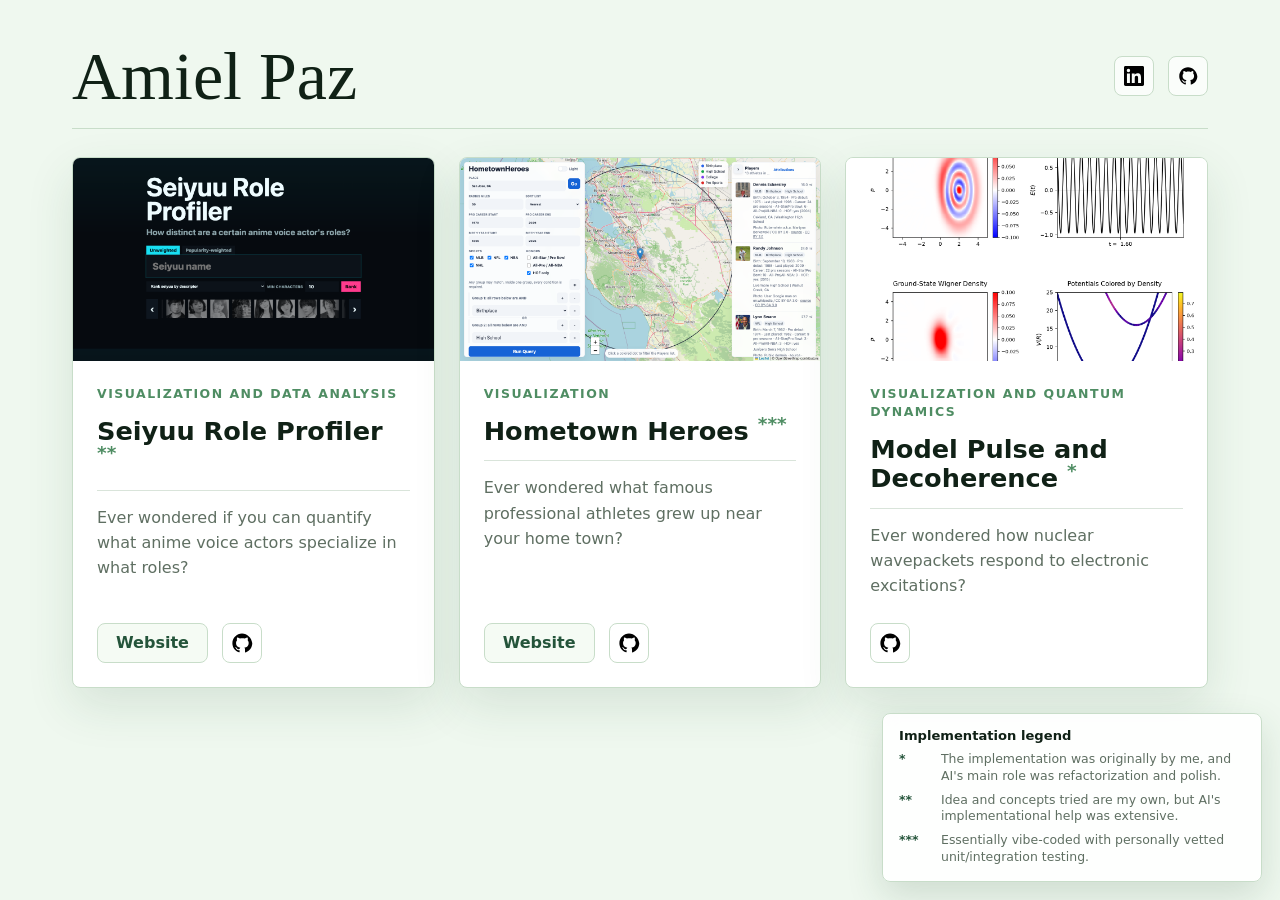
==== index.html @ afdd974c "Add project implementation legend" ====
<!doctype html>
<html lang="en">
<head>
  <meta charset="utf-8">
  <meta name="viewport" content="width=device-width, initial-scale=1">
  <title>Amiel Paz</title>
  <link rel="stylesheet" href="styles-20260720.css">
</head>
<body>
  <main class="portfolio-shell">
    <header class="intro">
      <h1>Amiel Paz</h1>
      <nav class="profile-links" aria-label="Profile links">
        <a href="https://www.linkedin.com/in/amiel-stephen-paz-00090a168" aria-label="LinkedIn">
          <img src="assets/linkedin-mark-20260713.svg" alt="">
        </a>
        <a href="https://github.com/amiel-paz" aria-label="GitHub">
          <img src="assets/github-mark.svg" alt="">
        </a>
      </nav>
    </header>

    <section class="project-grid" aria-label="Projects">
      <article class="project-card">
        <a class="project-image-link" href="projects/seiyuu-role-profiler.html" aria-label="Open Seiyuu Role Profiler project page">
          <img src="assets/projects/seiyuuroleprofiler.png" alt="Screenshot of the Seiyuu Role Profiler web app">
        </a>
        <div class="project-body">
          <div class="project-kicker">Visualization and Data Analysis</div>
          <h2><a href="projects/seiyuu-role-profiler.html">Seiyuu Role Profiler <sup class="credit-mark">**</sup></a></h2>
          <p>Ever wondered if you can quantify what anime voice actors specialize in what roles?</p>
          <nav class="project-actions" aria-label="Seiyuu Role Profiler links">
            <a class="project-website" href="https://seiyuuroleprofiler.onrender.com/">Website</a>
            <a class="project-github" href="https://github.com/amiel-paz/SeiyuuRoleProfiler" aria-label="Open Seiyuu Role Profiler GitHub repository">
              <img src="assets/github-mark.svg" alt="">
            </a>
          </nav>
        </div>
      </article>

      <article class="project-card">
        <a class="project-image-link" href="projects/hometown-heroes.html" aria-label="Open Hometown Heroes project page">
          <img src="assets/projects/hometownheroes-populated.png" alt="Screenshot of the Hometown Heroes web app with Hall of Fame results">
        </a>
        <div class="project-body">
          <div class="project-kicker">Visualization</div>
          <h2><a href="projects/hometown-heroes.html">Hometown Heroes <sup class="credit-mark">***</sup></a></h2>
          <p>Ever wondered what famous professional athletes grew up near your home town?</p>
          <nav class="project-actions" aria-label="Hometown Heroes links">
            <a class="project-website" href="https://hometownheroes.onrender.com/">Website</a>
            <a class="project-github" href="https://github.com/amiel-paz/HometownHeroes" aria-label="Open Hometown Heroes GitHub repository">
              <img src="assets/github-mark.svg" alt="">
            </a>
          </nav>
        </div>
      </article>

      <article class="project-card">
        <a class="project-image-link" href="projects/model-pulse-and-decoherence.html" aria-label="Open Model Pulse and Decoherence project page">
          <img src="assets/projects/modelpulseanddecoherence.png" alt="Simulation frame with Wigner densities, potentials, and a laser field">
        </a>
        <div class="project-body">
          <div class="project-kicker">Visualization and Quantum Dynamics</div>
          <h2><a href="projects/model-pulse-and-decoherence.html">Model Pulse and Decoherence <sup class="credit-mark">*</sup></a></h2>
          <p>Ever wondered how nuclear wavepackets respond to electronic excitations?</p>
          <nav class="project-actions" aria-label="Model Pulse and Decoherence links">
            <a class="project-github" href="https://github.com/amiel-paz/ModelPulseAndDecoherence" aria-label="Open Model Pulse and Decoherence GitHub repository">
              <img src="assets/github-mark.svg" alt="">
            </a>
          </nav>
        </div>
      </article>
    </section>
  </main>
  <aside class="credit-legend" aria-label="Project implementation legend">
    <div class="credit-legend-title">Implementation legend</div>
    <p><span>*</span> The implementation was originally by me, and AI's main role was refactorization and polish.</p>
    <p><span>**</span> Idea and concepts tried are my own, but AI's implementational help was extensive.</p>
    <p><span>***</span> Essentially vibe-coded with personally vetted unit/integration testing.</p>
  </aside>
</body>
</html>
---- styles-20260720.css ----
:root {
  --bg: #eff8ef;
  --panel: #ffffff;
  --panel-soft: #f5fbf4;
  --ink: #102116;
  --muted: #5f6f62;
  --accent: #4f8d63;
  --accent-strong: #24543a;
  --line: #c8ddc9;
  --shadow: 0 18px 48px rgba(35, 82, 50, 0.12);
  --sans: Inter, ui-sans-serif, system-ui, -apple-system, BlinkMacSystemFont, "Segoe UI", sans-serif;
  --serif: "STIX Two Text", "Latin Modern Roman", "Computer Modern Serif", Georgia, "Times New Roman", serif;
}

* {
  box-sizing: border-box;
}

body {
  margin: 0;
  background: var(--bg);
  color: var(--ink);
  font-family: var(--sans);
}

a {
  color: inherit;
}

.portfolio-shell {
  max-width: 1180px;
  margin: 0 auto;
  padding: 42px 22px 190px;
}

.intro {
  display: flex;
  align-items: center;
  justify-content: space-between;
  gap: 18px;
  margin-bottom: 28px;
  padding-bottom: 18px;
  border-bottom: 1px solid var(--line);
}

.intro h1 {
  margin: 0;
  font-family: var(--serif);
  font-size: clamp(2.3rem, 6vw, 4.25rem);
  line-height: 1;
  font-weight: 500;
}

.profile-links,
.project-actions,
.project-page-links {
  display: flex;
  align-items: center;
  gap: 14px;
}

.profile-links a,
.project-github {
  display: inline-flex;
  align-items: center;
  justify-content: center;
  width: 40px;
  height: 40px;
  border: 1px solid var(--line);
  border-radius: 8px;
  background: rgba(255, 255, 255, 0.72);
  color: var(--ink);
  text-decoration: none;
}

.profile-links img,
.project-github img {
  width: 20px;
  height: 20px;
}

.project-grid {
  display: grid;
  grid-template-columns: repeat(3, minmax(0, 1fr));
  gap: 24px;
}

.project-card {
  display: flex;
  flex-direction: column;
  min-width: 0;
  overflow: hidden;
  border: 1px solid var(--line);
  border-radius: 8px;
  background: var(--panel);
  box-shadow: var(--shadow);
}

.project-image-link {
  display: block;
  background: var(--panel-soft);
}

.project-image-link img {
  display: block;
  width: 100%;
  aspect-ratio: 16 / 9;
  object-fit: cover;
}

.project-card .project-github img {
  width: 22px;
  height: 22px;
  aspect-ratio: auto;
  object-fit: contain;
}

.project-body {
  display: flex;
  flex: 1;
  flex-direction: column;
  padding: 24px;
}

.project-kicker {
  margin-bottom: 14px;
  color: var(--accent);
  font-size: 0.78rem;
  font-weight: 800;
  letter-spacing: 0.12em;
  line-height: 1.45;
  text-transform: uppercase;
}

.project-body h2 {
  margin: 0 0 14px;
  padding-bottom: 14px;
  border-bottom: 1px solid #d9e4da;
  font-size: clamp(1.35rem, 2vw, 1.75rem);
  line-height: 1.15;
  font-weight: 800;
}

.project-body h2 a {
  text-decoration: none;
}

.credit-mark {
  color: var(--accent);
  font-size: 0.72em;
  font-weight: 800;
  line-height: 0;
}

.project-body p {
  margin: 0;
  color: var(--muted);
  font-size: 1rem;
  line-height: 1.58;
}

.credit-legend {
  position: fixed;
  right: 18px;
  bottom: 18px;
  z-index: 20;
  width: min(380px, calc(100vw - 36px));
  padding: 14px 16px 15px;
  border: 1px solid var(--line);
  border-radius: 8px;
  background: rgba(255, 255, 255, 0.92);
  box-shadow: 0 14px 36px rgba(35, 82, 50, 0.16);
  color: var(--muted);
  backdrop-filter: blur(8px);
}

.credit-legend-title {
  margin-bottom: 8px;
  color: var(--ink);
  font-size: 0.82rem;
  font-weight: 800;
}

.credit-legend p {
  display: grid;
  grid-template-columns: 34px 1fr;
  gap: 8px;
  margin: 0;
  font-size: 0.78rem;
  line-height: 1.35;
}

.credit-legend p + p {
  margin-top: 7px;
}

.credit-legend span {
  color: var(--accent-strong);
  font-weight: 800;
}

.project-actions {
  margin-top: auto;
  padding-top: 24px;
}

.project-website {
  display: inline-flex;
  align-items: center;
  min-height: 40px;
  padding: 0 18px;
  border: 1px solid var(--line);
  border-radius: 8px;
  background: var(--panel-soft);
  color: var(--accent-strong);
  font-weight: 800;
  text-decoration: none;
}

.project-page {
  max-width: 980px;
  margin: 0 auto;
  padding: 32px 22px 72px;
}

.back-link {
  display: inline-flex;
  margin-bottom: 18px;
  color: var(--accent-strong);
  font-size: 0.95rem;
  font-weight: 800;
  text-decoration: none;
}

.project-header {
  padding-bottom: 16px;
  border-bottom: 1px solid var(--line);
  margin-bottom: 22px;
}

.project-header h1 {
  margin: 0;
  font-family: var(--serif);
  font-size: clamp(2.35rem, 6vw, 4.6rem);
  line-height: 1.02;
  font-weight: 500;
}

.project-hero-image {
  display: block;
  width: 100%;
  max-height: 620px;
  border: 1px solid var(--line);
  border-radius: 8px;
  margin-bottom: 18px;
  object-fit: cover;
  box-shadow: var(--shadow);
}

.project-animation-grid {
  display: grid;
  grid-template-columns: repeat(2, minmax(0, 1fr));
  gap: 18px;
  margin-bottom: 18px;
}

.project-animation-panel {
  margin: 0;
}

.project-animation-panel img {
  display: block;
  width: 100%;
  aspect-ratio: 860 / 729;
  border: 1px solid var(--line);
  border-radius: 8px;
  object-fit: cover;
  background: var(--panel);
  box-shadow: var(--shadow);
}

.project-animation-panel figcaption {
  margin-top: 8px;
  color: var(--muted);
  font-size: 0.86rem;
  font-weight: 800;
}

.project-page-links {
  margin-bottom: 34px;
}

.project-section {
  border-top: 1px solid var(--line);
  padding-top: 24px;
  margin-top: 28px;
}

.project-section h2 {
  margin: 0 0 12px;
  font-family: var(--serif);
  font-size: clamp(1.55rem, 3vw, 2.2rem);
  line-height: 1.1;
  font-weight: 500;
}

.project-section p {
  max-width: 88ch;
  margin: 0 0 16px;
  color: var(--muted);
  font-size: 1rem;
  line-height: 1.75;
}

@media (max-width: 920px) {
  .project-grid {
    grid-template-columns: repeat(2, minmax(0, 1fr));
  }
}

@media (max-width: 700px) {
  .portfolio-shell {
    padding: 20px 14px 210px;
  }

  .intro {
    align-items: flex-start;
    flex-direction: column;
  }

  .intro h1 {
    font-size: 2.1rem;
  }

  .project-grid,
  .project-animation-grid {
    grid-template-columns: 1fr;
    gap: 14px;
  }

  .project-image-link img {
    aspect-ratio: 16 / 7;
  }

  .project-body {
    padding: 14px;
  }

  .project-page {
    padding: 20px 14px 44px;
  }

  .project-header h1 {
    font-size: 2.25rem;
  }

  .credit-legend {
    right: 10px;
    bottom: 10px;
    width: calc(100vw - 20px);
    padding: 12px 13px;
  }

  .credit-legend p {
    grid-template-columns: 32px 1fr;
    font-size: 0.74rem;
  }
}
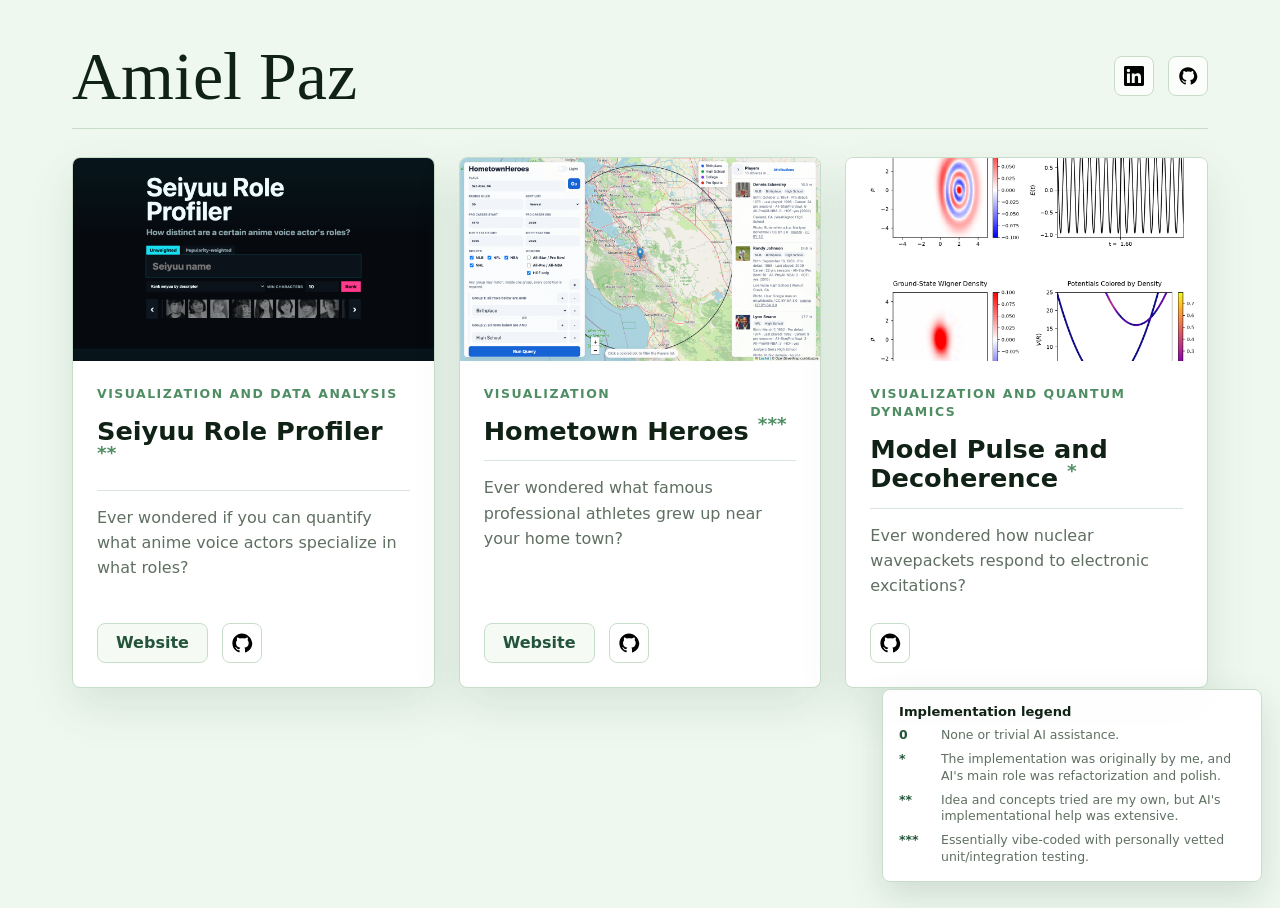
==== commit 67662893: "Add zero AI assistance legend level" ====
--- a/index.html
+++ b/index.html
@@ -74,6 +74,7 @@
   </main>
   <aside class="credit-legend" aria-label="Project implementation legend">
     <div class="credit-legend-title">Implementation legend</div>
+    <p><span>0</span> None or trivial AI assistance.</p>
     <p><span>*</span> The implementation was originally by me, and AI's main role was refactorization and polish.</p>
     <p><span>**</span> Idea and concepts tried are my own, but AI's implementational help was extensive.</p>
     <p><span>***</span> Essentially vibe-coded with personally vetted unit/integration testing.</p>
--- a/styles-20260720.css
+++ b/styles-20260720.css
@@ -30,7 +30,7 @@
 .portfolio-shell {
   max-width: 1180px;
   margin: 0 auto;
-  padding: 42px 22px 190px;
+  padding: 42px 22px 220px;
 }
 
 .intro {
@@ -320,7 +320,7 @@
 
 @media (max-width: 700px) {
   .portfolio-shell {
-    padding: 20px 14px 210px;
+    padding: 20px 14px 240px;
   }
 
   .intro {
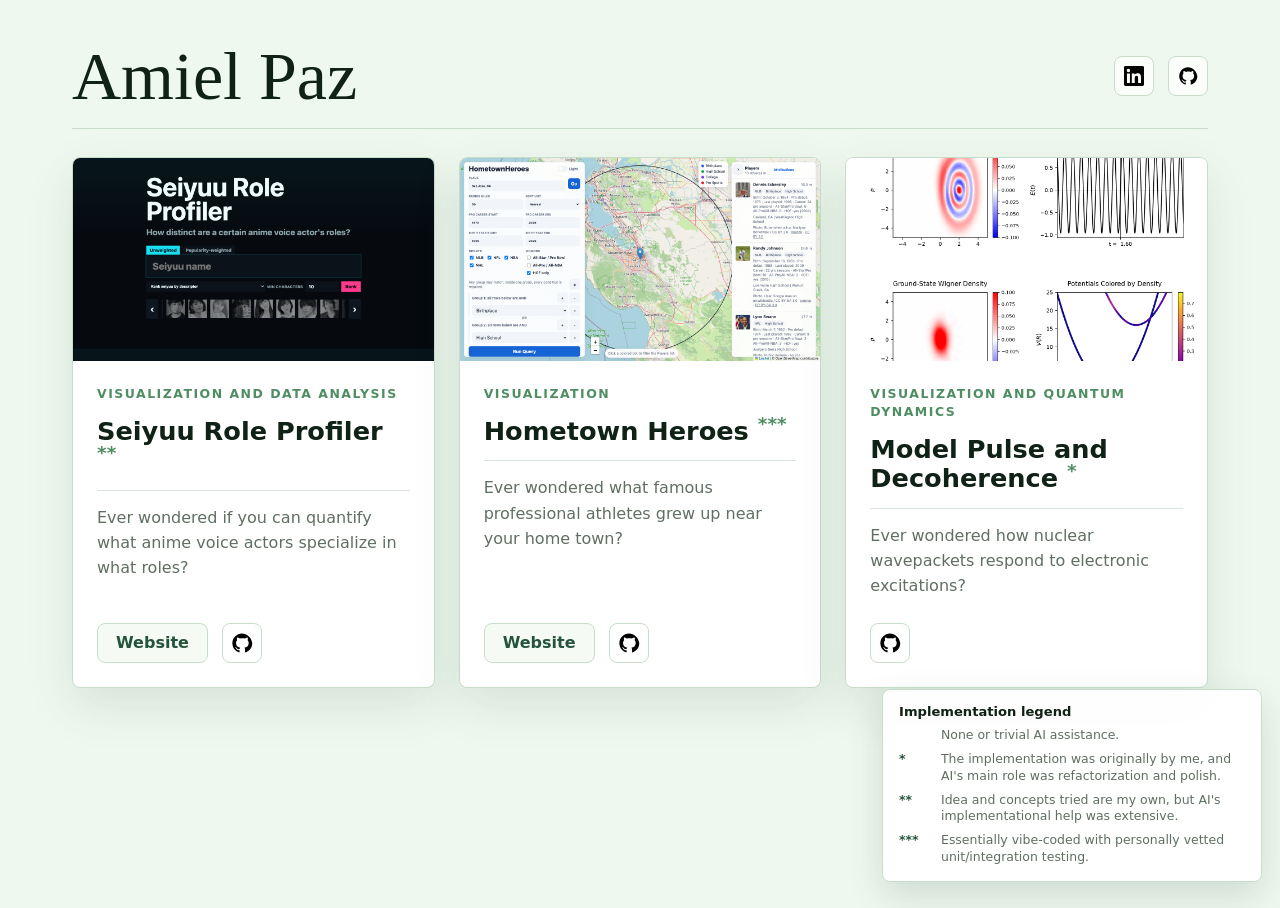
==== commit edf1cf52: "Use blank no-assistance legend marker" ====
--- a/index.html
+++ b/index.html
@@ -74,7 +74,7 @@
   </main>
   <aside class="credit-legend" aria-label="Project implementation legend">
     <div class="credit-legend-title">Implementation legend</div>
-    <p><span>0</span> None or trivial AI assistance.</p>
+    <p><span aria-hidden="true">&nbsp;</span> None or trivial AI assistance.</p>
     <p><span>*</span> The implementation was originally by me, and AI's main role was refactorization and polish.</p>
     <p><span>**</span> Idea and concepts tried are my own, but AI's implementational help was extensive.</p>
     <p><span>***</span> Essentially vibe-coded with personally vetted unit/integration testing.</p>
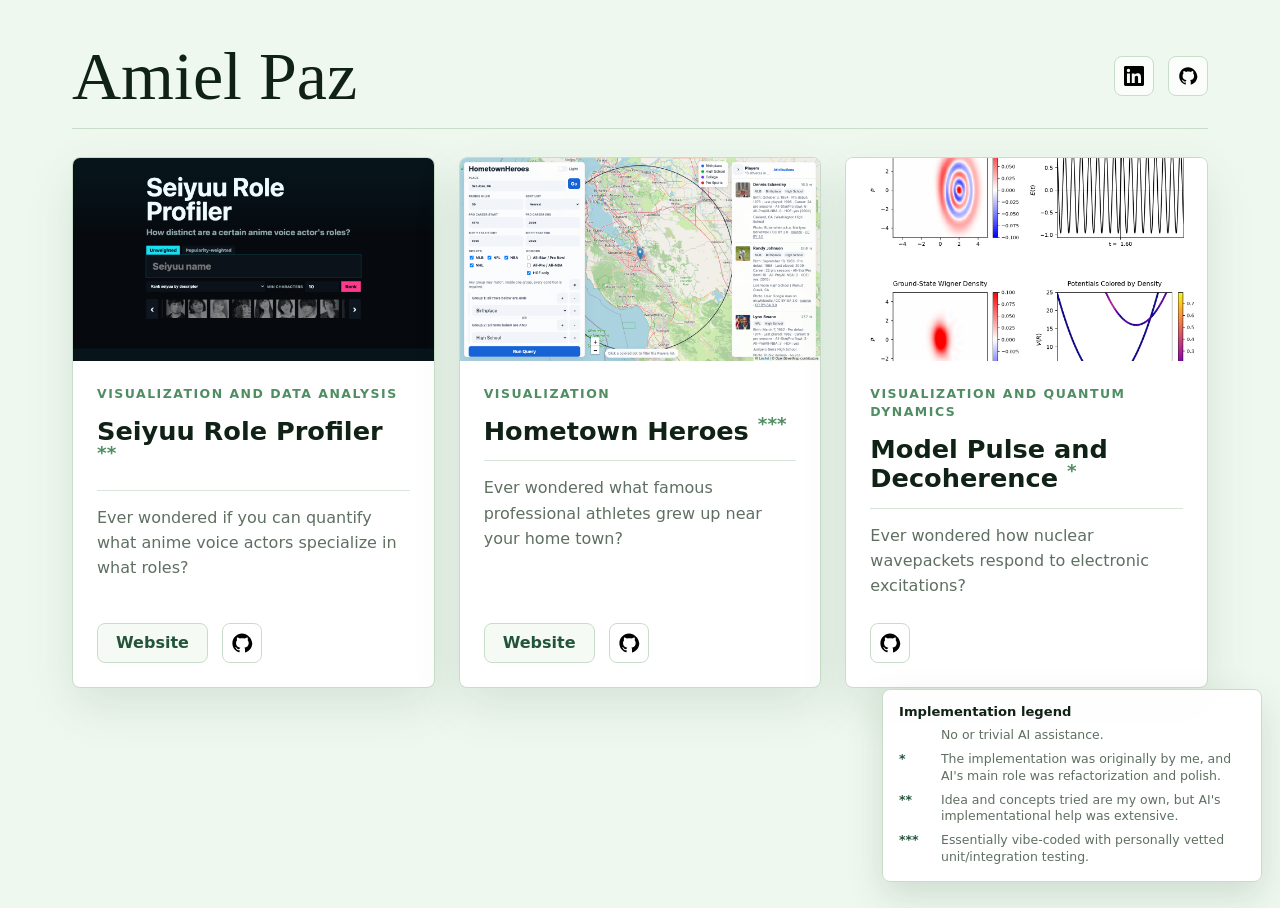
==== commit 77f59a03: "Adjust no-assistance legend wording" ====
--- a/index.html
+++ b/index.html
@@ -74,7 +74,7 @@
   </main>
   <aside class="credit-legend" aria-label="Project implementation legend">
     <div class="credit-legend-title">Implementation legend</div>
-    <p><span aria-hidden="true">&nbsp;</span> None or trivial AI assistance.</p>
+    <p><span aria-hidden="true">&nbsp;</span> No or trivial AI assistance.</p>
     <p><span>*</span> The implementation was originally by me, and AI's main role was refactorization and polish.</p>
     <p><span>**</span> Idea and concepts tried are my own, but AI's implementational help was extensive.</p>
     <p><span>***</span> Essentially vibe-coded with personally vetted unit/integration testing.</p>
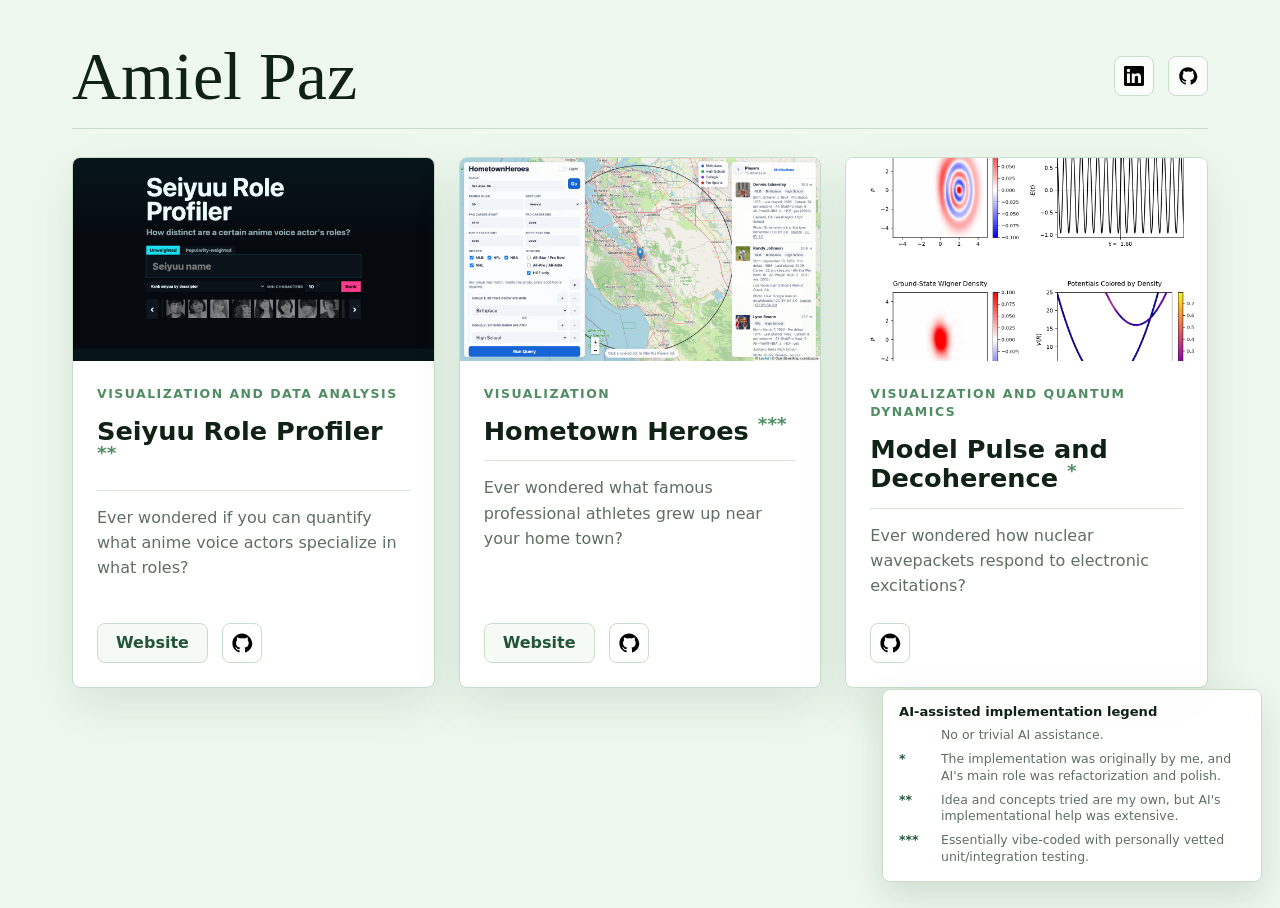
==== commit 68fbfe90: "Rename AI assistance legend" ====
--- a/index.html
+++ b/index.html
@@ -73,7 +73,7 @@
     </section>
   </main>
   <aside class="credit-legend" aria-label="Project implementation legend">
-    <div class="credit-legend-title">Implementation legend</div>
+    <div class="credit-legend-title">AI-assisted implementation legend</div>
     <p><span aria-hidden="true">&nbsp;</span> No or trivial AI assistance.</p>
     <p><span>*</span> The implementation was originally by me, and AI's main role was refactorization and polish.</p>
     <p><span>**</span> Idea and concepts tried are my own, but AI's implementational help was extensive.</p>
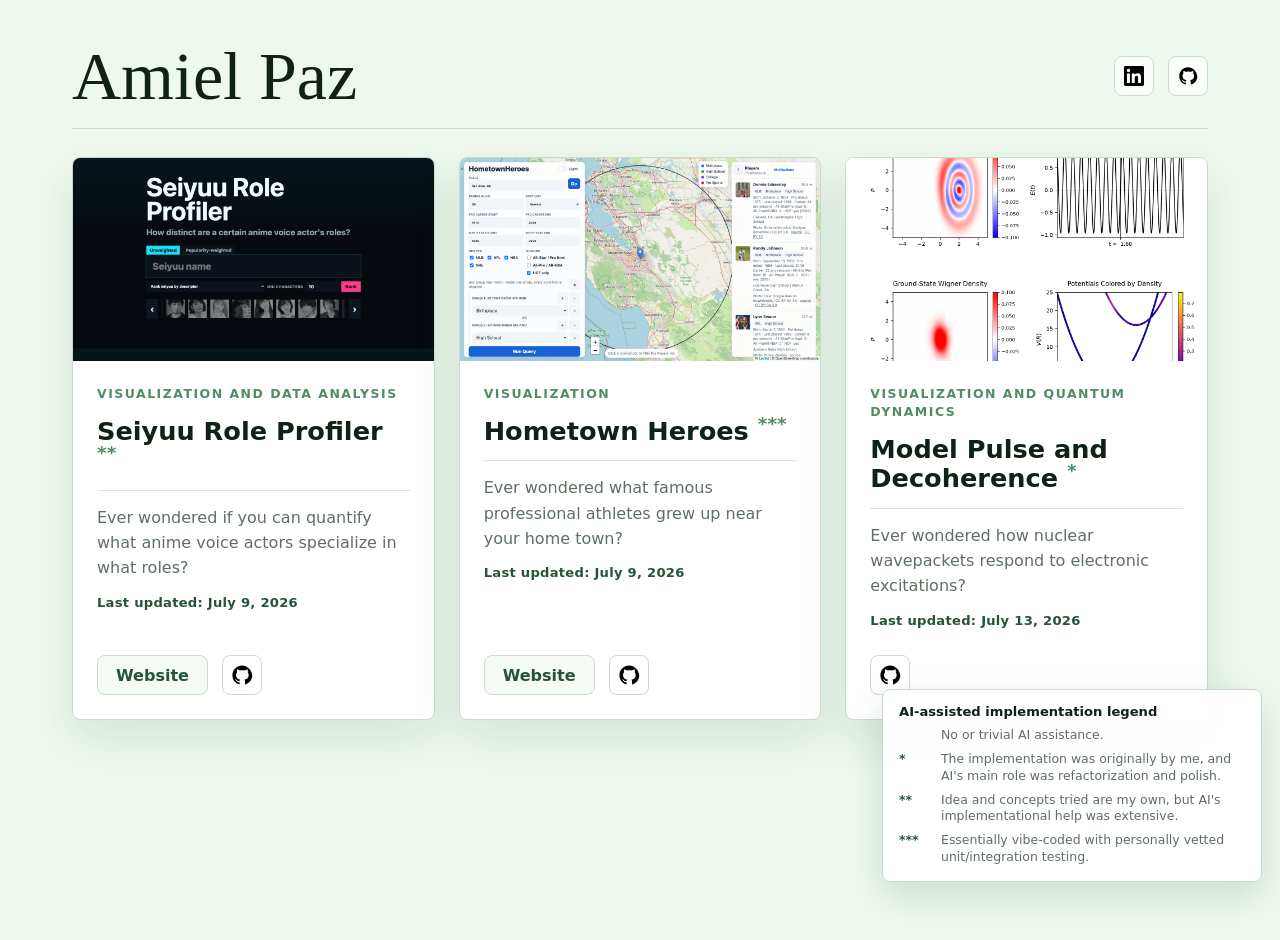
==== commit b882a025: "Add card last updated dates" ====
--- a/index.html
+++ b/index.html
@@ -4,7 +4,7 @@
   <meta charset="utf-8">
   <meta name="viewport" content="width=device-width, initial-scale=1">
   <title>Amiel Paz</title>
-  <link rel="stylesheet" href="styles-20260720.css">
+  <link rel="stylesheet" href="styles-20260721.css">
 </head>
 <body>
   <main class="portfolio-shell">
@@ -29,6 +29,7 @@
           <div class="project-kicker">Visualization and Data Analysis</div>
           <h2><a href="projects/seiyuu-role-profiler.html">Seiyuu Role Profiler <sup class="credit-mark">**</sup></a></h2>
           <p>Ever wondered if you can quantify what anime voice actors specialize in what roles?</p>
+          <p class="project-updated">Last updated: July 9, 2026</p>
           <nav class="project-actions" aria-label="Seiyuu Role Profiler links">
             <a class="project-website" href="https://seiyuuroleprofiler.onrender.com/">Website</a>
             <a class="project-github" href="https://github.com/amiel-paz/SeiyuuRoleProfiler" aria-label="Open Seiyuu Role Profiler GitHub repository">
@@ -46,6 +47,7 @@
           <div class="project-kicker">Visualization</div>
           <h2><a href="projects/hometown-heroes.html">Hometown Heroes <sup class="credit-mark">***</sup></a></h2>
           <p>Ever wondered what famous professional athletes grew up near your home town?</p>
+          <p class="project-updated">Last updated: July 9, 2026</p>
           <nav class="project-actions" aria-label="Hometown Heroes links">
             <a class="project-website" href="https://hometownheroes.onrender.com/">Website</a>
             <a class="project-github" href="https://github.com/amiel-paz/HometownHeroes" aria-label="Open Hometown Heroes GitHub repository">
@@ -63,6 +65,7 @@
           <div class="project-kicker">Visualization and Quantum Dynamics</div>
           <h2><a href="projects/model-pulse-and-decoherence.html">Model Pulse and Decoherence <sup class="credit-mark">*</sup></a></h2>
           <p>Ever wondered how nuclear wavepackets respond to electronic excitations?</p>
+          <p class="project-updated">Last updated: July 13, 2026</p>
           <nav class="project-actions" aria-label="Model Pulse and Decoherence links">
             <a class="project-github" href="https://github.com/amiel-paz/ModelPulseAndDecoherence" aria-label="Open Model Pulse and Decoherence GitHub repository">
               <img src="assets/github-mark.svg" alt="">
--- a/styles-20260721.css
+++ b/styles-20260721.css
@@ -0,0 +1,376 @@
+:root {
+  --bg: #eff8ef;
+  --panel: #ffffff;
+  --panel-soft: #f5fbf4;
+  --ink: #102116;
+  --muted: #5f6f62;
+  --accent: #4f8d63;
+  --accent-strong: #24543a;
+  --line: #c8ddc9;
+  --shadow: 0 18px 48px rgba(35, 82, 50, 0.12);
+  --sans: Inter, ui-sans-serif, system-ui, -apple-system, BlinkMacSystemFont, "Segoe UI", sans-serif;
+  --serif: "STIX Two Text", "Latin Modern Roman", "Computer Modern Serif", Georgia, "Times New Roman", serif;
+}
+
+* {
+  box-sizing: border-box;
+}
+
+body {
+  margin: 0;
+  background: var(--bg);
+  color: var(--ink);
+  font-family: var(--sans);
+}
+
+a {
+  color: inherit;
+}
+
+.portfolio-shell {
+  max-width: 1180px;
+  margin: 0 auto;
+  padding: 42px 22px 220px;
+}
+
+.intro {
+  display: flex;
+  align-items: center;
+  justify-content: space-between;
+  gap: 18px;
+  margin-bottom: 28px;
+  padding-bottom: 18px;
+  border-bottom: 1px solid var(--line);
+}
+
+.intro h1 {
+  margin: 0;
+  font-family: var(--serif);
+  font-size: clamp(2.3rem, 6vw, 4.25rem);
+  line-height: 1;
+  font-weight: 500;
+}
+
+.profile-links,
+.project-actions,
+.project-page-links {
+  display: flex;
+  align-items: center;
+  gap: 14px;
+}
+
+.profile-links a,
+.project-github {
+  display: inline-flex;
+  align-items: center;
+  justify-content: center;
+  width: 40px;
+  height: 40px;
+  border: 1px solid var(--line);
+  border-radius: 8px;
+  background: rgba(255, 255, 255, 0.72);
+  color: var(--ink);
+  text-decoration: none;
+}
+
+.profile-links img,
+.project-github img {
+  width: 20px;
+  height: 20px;
+}
+
+.project-grid {
+  display: grid;
+  grid-template-columns: repeat(3, minmax(0, 1fr));
+  gap: 24px;
+}
+
+.project-card {
+  display: flex;
+  flex-direction: column;
+  min-width: 0;
+  overflow: hidden;
+  border: 1px solid var(--line);
+  border-radius: 8px;
+  background: var(--panel);
+  box-shadow: var(--shadow);
+}
+
+.project-image-link {
+  display: block;
+  background: var(--panel-soft);
+}
+
+.project-image-link img {
+  display: block;
+  width: 100%;
+  aspect-ratio: 16 / 9;
+  object-fit: cover;
+}
+
+.project-card .project-github img {
+  width: 22px;
+  height: 22px;
+  aspect-ratio: auto;
+  object-fit: contain;
+}
+
+.project-body {
+  display: flex;
+  flex: 1;
+  flex-direction: column;
+  padding: 24px;
+}
+
+.project-kicker {
+  margin-bottom: 14px;
+  color: var(--accent);
+  font-size: 0.78rem;
+  font-weight: 800;
+  letter-spacing: 0.12em;
+  line-height: 1.45;
+  text-transform: uppercase;
+}
+
+.project-body h2 {
+  margin: 0 0 14px;
+  padding-bottom: 14px;
+  border-bottom: 1px solid #d9e4da;
+  font-size: clamp(1.35rem, 2vw, 1.75rem);
+  line-height: 1.15;
+  font-weight: 800;
+}
+
+.project-body h2 a {
+  text-decoration: none;
+}
+
+.credit-mark {
+  color: var(--accent);
+  font-size: 0.72em;
+  font-weight: 800;
+  line-height: 0;
+}
+
+.project-body p {
+  margin: 0;
+  color: var(--muted);
+  font-size: 1rem;
+  line-height: 1.58;
+}
+
+.project-body .project-updated {
+  margin-top: 12px;
+  color: var(--accent-strong);
+  font-size: 0.82rem;
+  font-weight: 800;
+  letter-spacing: 0.02em;
+}
+
+.credit-legend {
+  position: fixed;
+  right: 18px;
+  bottom: 18px;
+  z-index: 20;
+  width: min(380px, calc(100vw - 36px));
+  padding: 14px 16px 15px;
+  border: 1px solid var(--line);
+  border-radius: 8px;
+  background: rgba(255, 255, 255, 0.92);
+  box-shadow: 0 14px 36px rgba(35, 82, 50, 0.16);
+  color: var(--muted);
+  backdrop-filter: blur(8px);
+}
+
+.credit-legend-title {
+  margin-bottom: 8px;
+  color: var(--ink);
+  font-size: 0.82rem;
+  font-weight: 800;
+}
+
+.credit-legend p {
+  display: grid;
+  grid-template-columns: 34px 1fr;
+  gap: 8px;
+  margin: 0;
+  font-size: 0.78rem;
+  line-height: 1.35;
+}
+
+.credit-legend p + p {
+  margin-top: 7px;
+}
+
+.credit-legend span {
+  color: var(--accent-strong);
+  font-weight: 800;
+}
+
+.project-actions {
+  margin-top: auto;
+  padding-top: 24px;
+}
+
+.project-website {
+  display: inline-flex;
+  align-items: center;
+  min-height: 40px;
+  padding: 0 18px;
+  border: 1px solid var(--line);
+  border-radius: 8px;
+  background: var(--panel-soft);
+  color: var(--accent-strong);
+  font-weight: 800;
+  text-decoration: none;
+}
+
+.project-page {
+  max-width: 980px;
+  margin: 0 auto;
+  padding: 32px 22px 72px;
+}
+
+.back-link {
+  display: inline-flex;
+  margin-bottom: 18px;
+  color: var(--accent-strong);
+  font-size: 0.95rem;
+  font-weight: 800;
+  text-decoration: none;
+}
+
+.project-header {
+  padding-bottom: 16px;
+  border-bottom: 1px solid var(--line);
+  margin-bottom: 22px;
+}
+
+.project-header h1 {
+  margin: 0;
+  font-family: var(--serif);
+  font-size: clamp(2.35rem, 6vw, 4.6rem);
+  line-height: 1.02;
+  font-weight: 500;
+}
+
+.project-hero-image {
+  display: block;
+  width: 100%;
+  max-height: 620px;
+  border: 1px solid var(--line);
+  border-radius: 8px;
+  margin-bottom: 18px;
+  object-fit: cover;
+  box-shadow: var(--shadow);
+}
+
+.project-animation-grid {
+  display: grid;
+  grid-template-columns: repeat(2, minmax(0, 1fr));
+  gap: 18px;
+  margin-bottom: 18px;
+}
+
+.project-animation-panel {
+  margin: 0;
+}
+
+.project-animation-panel img {
+  display: block;
+  width: 100%;
+  aspect-ratio: 860 / 729;
+  border: 1px solid var(--line);
+  border-radius: 8px;
+  object-fit: cover;
+  background: var(--panel);
+  box-shadow: var(--shadow);
+}
+
+.project-animation-panel figcaption {
+  margin-top: 8px;
+  color: var(--muted);
+  font-size: 0.86rem;
+  font-weight: 800;
+}
+
+.project-page-links {
+  margin-bottom: 34px;
+}
+
+.project-section {
+  border-top: 1px solid var(--line);
+  padding-top: 24px;
+  margin-top: 28px;
+}
+
+.project-section h2 {
+  margin: 0 0 12px;
+  font-family: var(--serif);
+  font-size: clamp(1.55rem, 3vw, 2.2rem);
+  line-height: 1.1;
+  font-weight: 500;
+}
+
+.project-section p {
+  max-width: 88ch;
+  margin: 0 0 16px;
+  color: var(--muted);
+  font-size: 1rem;
+  line-height: 1.75;
+}
+
+@media (max-width: 920px) {
+  .project-grid {
+    grid-template-columns: repeat(2, minmax(0, 1fr));
+  }
+}
+
+@media (max-width: 700px) {
+  .portfolio-shell {
+    padding: 20px 14px 240px;
+  }
+
+  .intro {
+    align-items: flex-start;
+    flex-direction: column;
+  }
+
+  .intro h1 {
+    font-size: 2.1rem;
+  }
+
+  .project-grid,
+  .project-animation-grid {
+    grid-template-columns: 1fr;
+    gap: 14px;
+  }
+
+  .project-image-link img {
+    aspect-ratio: 16 / 7;
+  }
+
+  .project-body {
+    padding: 14px;
+  }
+
+  .project-page {
+    padding: 20px 14px 44px;
+  }
+
+  .project-header h1 {
+    font-size: 2.25rem;
+  }
+
+  .credit-legend {
+    right: 10px;
+    bottom: 10px;
+    width: calc(100vw - 20px);
+    padding: 12px 13px;
+  }
+
+  .credit-legend p {
+    grid-template-columns: 32px 1fr;
+    font-size: 0.74rem;
+  }
+}
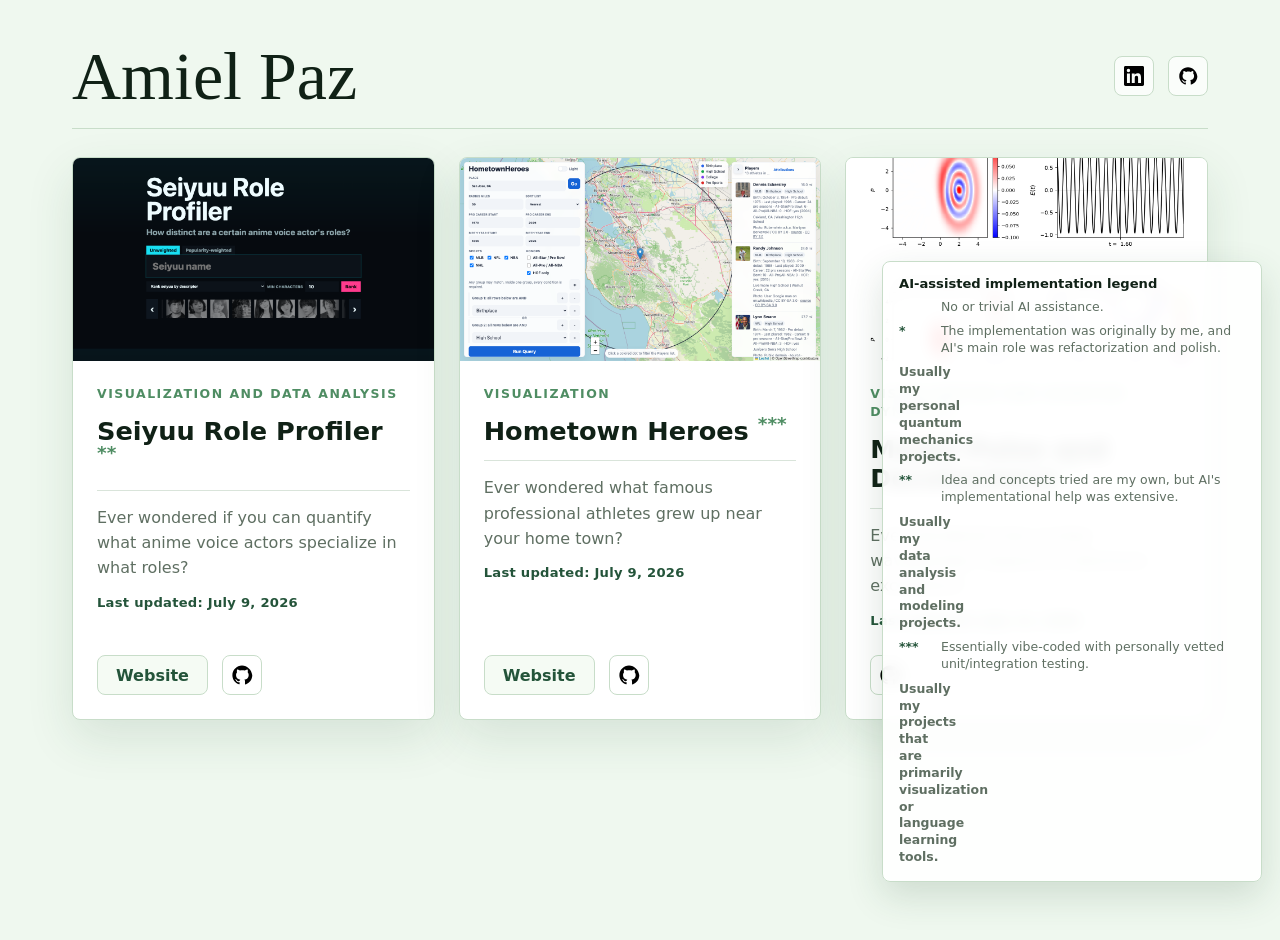
==== commit a0cf5b93: "Expand AI assistance legend" ====
--- a/index.html
+++ b/index.html
@@ -78,9 +78,9 @@
   <aside class="credit-legend" aria-label="Project implementation legend">
     <div class="credit-legend-title">AI-assisted implementation legend</div>
     <p><span aria-hidden="true">&nbsp;</span> No or trivial AI assistance.</p>
-    <p><span>*</span> The implementation was originally by me, and AI's main role was refactorization and polish.</p>
-    <p><span>**</span> Idea and concepts tried are my own, but AI's implementational help was extensive.</p>
-    <p><span>***</span> Essentially vibe-coded with personally vetted unit/integration testing.</p>
+    <p><span>*</span> The implementation was originally by me, and AI's main role was refactorization and polish. <strong>Usually my personal quantum mechanics projects.</strong></p>
+    <p><span>**</span> Idea and concepts tried are my own, but AI's implementational help was extensive. <strong>Usually my data analysis and modeling projects.</strong></p>
+    <p><span>***</span> Essentially vibe-coded with personally vetted unit/integration testing. <strong>Usually my projects that are primarily visualization or language learning tools.</strong></p>
   </aside>
 </body>
 </html>
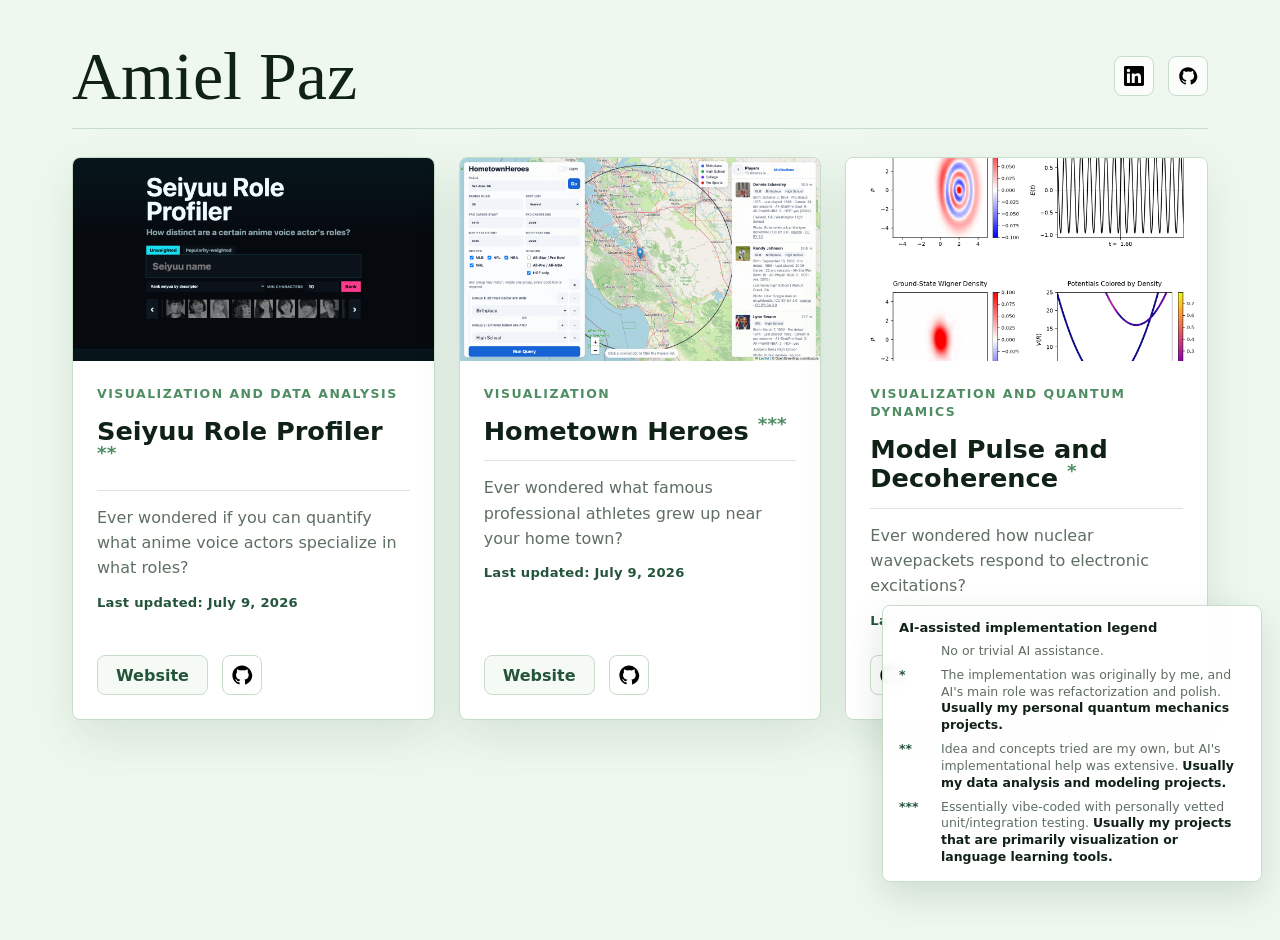
==== commit 0eec968b: "Fix AI legend layout" ====
--- a/index.html
+++ b/index.html
@@ -4,7 +4,7 @@
   <meta charset="utf-8">
   <meta name="viewport" content="width=device-width, initial-scale=1">
   <title>Amiel Paz</title>
-  <link rel="stylesheet" href="styles-20260721.css">
+  <link rel="stylesheet" href="styles-20260721-legendfix.css">
 </head>
 <body>
   <main class="portfolio-shell">
@@ -77,10 +77,10 @@
   </main>
   <aside class="credit-legend" aria-label="Project implementation legend">
     <div class="credit-legend-title">AI-assisted implementation legend</div>
-    <p><span aria-hidden="true">&nbsp;</span> No or trivial AI assistance.</p>
-    <p><span>*</span> The implementation was originally by me, and AI's main role was refactorization and polish. <strong>Usually my personal quantum mechanics projects.</strong></p>
-    <p><span>**</span> Idea and concepts tried are my own, but AI's implementational help was extensive. <strong>Usually my data analysis and modeling projects.</strong></p>
-    <p><span>***</span> Essentially vibe-coded with personally vetted unit/integration testing. <strong>Usually my projects that are primarily visualization or language learning tools.</strong></p>
+    <p><span class="legend-marker" aria-hidden="true">&nbsp;</span><span class="legend-copy">No or trivial AI assistance.</span></p>
+    <p><span class="legend-marker">*</span><span class="legend-copy">The implementation was originally by me, and AI's main role was refactorization and polish. <strong>Usually my personal quantum mechanics projects.</strong></span></p>
+    <p><span class="legend-marker">**</span><span class="legend-copy">Idea and concepts tried are my own, but AI's implementational help was extensive. <strong>Usually my data analysis and modeling projects.</strong></span></p>
+    <p><span class="legend-marker">***</span><span class="legend-copy">Essentially vibe-coded with personally vetted unit/integration testing. <strong>Usually my projects that are primarily visualization or language learning tools.</strong></span></p>
   </aside>
 </body>
 </html>
--- a/styles-20260721-legendfix.css
+++ b/styles-20260721-legendfix.css
@@ -0,0 +1,385 @@
+:root {
+  --bg: #eff8ef;
+  --panel: #ffffff;
+  --panel-soft: #f5fbf4;
+  --ink: #102116;
+  --muted: #5f6f62;
+  --accent: #4f8d63;
+  --accent-strong: #24543a;
+  --line: #c8ddc9;
+  --shadow: 0 18px 48px rgba(35, 82, 50, 0.12);
+  --sans: Inter, ui-sans-serif, system-ui, -apple-system, BlinkMacSystemFont, "Segoe UI", sans-serif;
+  --serif: "STIX Two Text", "Latin Modern Roman", "Computer Modern Serif", Georgia, "Times New Roman", serif;
+}
+
+* {
+  box-sizing: border-box;
+}
+
+body {
+  margin: 0;
+  background: var(--bg);
+  color: var(--ink);
+  font-family: var(--sans);
+}
+
+a {
+  color: inherit;
+}
+
+.portfolio-shell {
+  max-width: 1180px;
+  margin: 0 auto;
+  padding: 42px 22px 220px;
+}
+
+.intro {
+  display: flex;
+  align-items: center;
+  justify-content: space-between;
+  gap: 18px;
+  margin-bottom: 28px;
+  padding-bottom: 18px;
+  border-bottom: 1px solid var(--line);
+}
+
+.intro h1 {
+  margin: 0;
+  font-family: var(--serif);
+  font-size: clamp(2.3rem, 6vw, 4.25rem);
+  line-height: 1;
+  font-weight: 500;
+}
+
+.profile-links,
+.project-actions,
+.project-page-links {
+  display: flex;
+  align-items: center;
+  gap: 14px;
+}
+
+.profile-links a,
+.project-github {
+  display: inline-flex;
+  align-items: center;
+  justify-content: center;
+  width: 40px;
+  height: 40px;
+  border: 1px solid var(--line);
+  border-radius: 8px;
+  background: rgba(255, 255, 255, 0.72);
+  color: var(--ink);
+  text-decoration: none;
+}
+
+.profile-links img,
+.project-github img {
+  width: 20px;
+  height: 20px;
+}
+
+.project-grid {
+  display: grid;
+  grid-template-columns: repeat(3, minmax(0, 1fr));
+  gap: 24px;
+}
+
+.project-card {
+  display: flex;
+  flex-direction: column;
+  min-width: 0;
+  overflow: hidden;
+  border: 1px solid var(--line);
+  border-radius: 8px;
+  background: var(--panel);
+  box-shadow: var(--shadow);
+}
+
+.project-image-link {
+  display: block;
+  background: var(--panel-soft);
+}
+
+.project-image-link img {
+  display: block;
+  width: 100%;
+  aspect-ratio: 16 / 9;
+  object-fit: cover;
+}
+
+.project-card .project-github img {
+  width: 22px;
+  height: 22px;
+  aspect-ratio: auto;
+  object-fit: contain;
+}
+
+.project-body {
+  display: flex;
+  flex: 1;
+  flex-direction: column;
+  padding: 24px;
+}
+
+.project-kicker {
+  margin-bottom: 14px;
+  color: var(--accent);
+  font-size: 0.78rem;
+  font-weight: 800;
+  letter-spacing: 0.12em;
+  line-height: 1.45;
+  text-transform: uppercase;
+}
+
+.project-body h2 {
+  margin: 0 0 14px;
+  padding-bottom: 14px;
+  border-bottom: 1px solid #d9e4da;
+  font-size: clamp(1.35rem, 2vw, 1.75rem);
+  line-height: 1.15;
+  font-weight: 800;
+}
+
+.project-body h2 a {
+  text-decoration: none;
+}
+
+.credit-mark {
+  color: var(--accent);
+  font-size: 0.72em;
+  font-weight: 800;
+  line-height: 0;
+}
+
+.project-body p {
+  margin: 0;
+  color: var(--muted);
+  font-size: 1rem;
+  line-height: 1.58;
+}
+
+.project-body .project-updated {
+  margin-top: 12px;
+  color: var(--accent-strong);
+  font-size: 0.82rem;
+  font-weight: 800;
+  letter-spacing: 0.02em;
+}
+
+.credit-legend {
+  position: fixed;
+  right: 18px;
+  bottom: 18px;
+  z-index: 20;
+  width: min(380px, calc(100vw - 36px));
+  padding: 14px 16px 15px;
+  border: 1px solid var(--line);
+  border-radius: 8px;
+  background: rgba(255, 255, 255, 0.92);
+  box-shadow: 0 14px 36px rgba(35, 82, 50, 0.16);
+  color: var(--muted);
+  backdrop-filter: blur(8px);
+}
+
+.credit-legend-title {
+  margin-bottom: 8px;
+  color: var(--ink);
+  font-size: 0.82rem;
+  font-weight: 800;
+}
+
+.credit-legend p {
+  display: grid;
+  grid-template-columns: 34px 1fr;
+  gap: 8px;
+  margin: 0;
+  font-size: 0.78rem;
+  line-height: 1.35;
+}
+
+.credit-legend p + p {
+  margin-top: 7px;
+}
+
+.credit-legend .legend-marker {
+  color: var(--accent-strong);
+  font-weight: 800;
+}
+
+.credit-legend .legend-copy {
+  min-width: 0;
+}
+
+.credit-legend strong {
+  color: var(--ink);
+  font-weight: 800;
+}
+
+.project-actions {
+  margin-top: auto;
+  padding-top: 24px;
+}
+
+.project-website {
+  display: inline-flex;
+  align-items: center;
+  min-height: 40px;
+  padding: 0 18px;
+  border: 1px solid var(--line);
+  border-radius: 8px;
+  background: var(--panel-soft);
+  color: var(--accent-strong);
+  font-weight: 800;
+  text-decoration: none;
+}
+
+.project-page {
+  max-width: 980px;
+  margin: 0 auto;
+  padding: 32px 22px 72px;
+}
+
+.back-link {
+  display: inline-flex;
+  margin-bottom: 18px;
+  color: var(--accent-strong);
+  font-size: 0.95rem;
+  font-weight: 800;
+  text-decoration: none;
+}
+
+.project-header {
+  padding-bottom: 16px;
+  border-bottom: 1px solid var(--line);
+  margin-bottom: 22px;
+}
+
+.project-header h1 {
+  margin: 0;
+  font-family: var(--serif);
+  font-size: clamp(2.35rem, 6vw, 4.6rem);
+  line-height: 1.02;
+  font-weight: 500;
+}
+
+.project-hero-image {
+  display: block;
+  width: 100%;
+  max-height: 620px;
+  border: 1px solid var(--line);
+  border-radius: 8px;
+  margin-bottom: 18px;
+  object-fit: cover;
+  box-shadow: var(--shadow);
+}
+
+.project-animation-grid {
+  display: grid;
+  grid-template-columns: repeat(2, minmax(0, 1fr));
+  gap: 18px;
+  margin-bottom: 18px;
+}
+
+.project-animation-panel {
+  margin: 0;
+}
+
+.project-animation-panel img {
+  display: block;
+  width: 100%;
+  aspect-ratio: 860 / 729;
+  border: 1px solid var(--line);
+  border-radius: 8px;
+  object-fit: cover;
+  background: var(--panel);
+  box-shadow: var(--shadow);
+}
+
+.project-animation-panel figcaption {
+  margin-top: 8px;
+  color: var(--muted);
+  font-size: 0.86rem;
+  font-weight: 800;
+}
+
+.project-page-links {
+  margin-bottom: 34px;
+}
+
+.project-section {
+  border-top: 1px solid var(--line);
+  padding-top: 24px;
+  margin-top: 28px;
+}
+
+.project-section h2 {
+  margin: 0 0 12px;
+  font-family: var(--serif);
+  font-size: clamp(1.55rem, 3vw, 2.2rem);
+  line-height: 1.1;
+  font-weight: 500;
+}
+
+.project-section p {
+  max-width: 88ch;
+  margin: 0 0 16px;
+  color: var(--muted);
+  font-size: 1rem;
+  line-height: 1.75;
+}
+
+@media (max-width: 920px) {
+  .project-grid {
+    grid-template-columns: repeat(2, minmax(0, 1fr));
+  }
+}
+
+@media (max-width: 700px) {
+  .portfolio-shell {
+    padding: 20px 14px 240px;
+  }
+
+  .intro {
+    align-items: flex-start;
+    flex-direction: column;
+  }
+
+  .intro h1 {
+    font-size: 2.1rem;
+  }
+
+  .project-grid,
+  .project-animation-grid {
+    grid-template-columns: 1fr;
+    gap: 14px;
+  }
+
+  .project-image-link img {
+    aspect-ratio: 16 / 7;
+  }
+
+  .project-body {
+    padding: 14px;
+  }
+
+  .project-page {
+    padding: 20px 14px 44px;
+  }
+
+  .project-header h1 {
+    font-size: 2.25rem;
+  }
+
+  .credit-legend {
+    right: 10px;
+    bottom: 10px;
+    width: calc(100vw - 20px);
+    padding: 12px 13px;
+  }
+
+  .credit-legend p {
+    grid-template-columns: 32px 1fr;
+    font-size: 0.74rem;
+  }
+}
